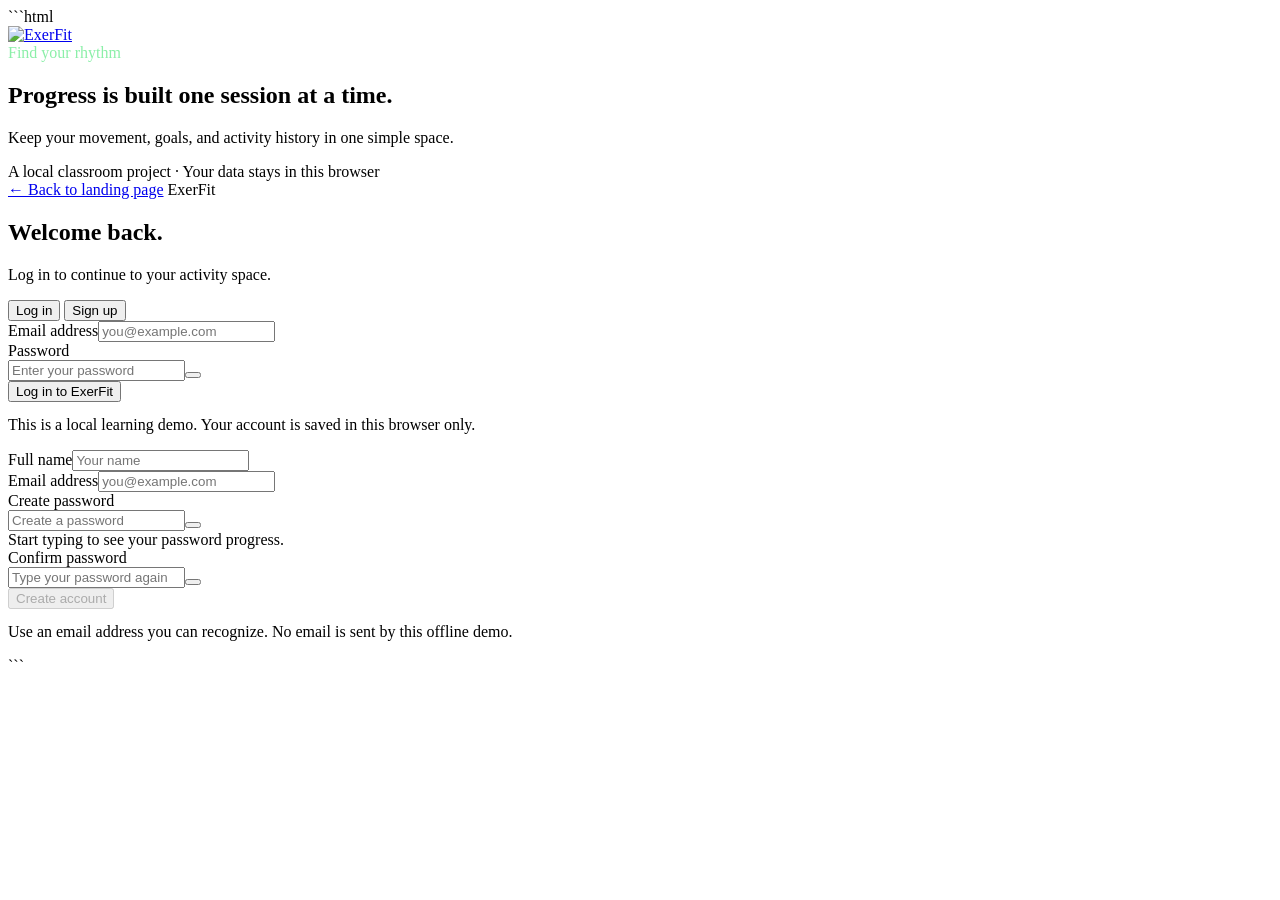
==== auth.html @ c9c03097 "ADDING AUTHENTICATION PAGE LOGIN/SIGNUP" ====
```html
<!doctype html>
<html lang="en">
<head>
  <!-- Page setup: sets the page title, mobile screen sizing, and connects the main CSS file -->
  <meta charset="utf-8">
  <meta name="viewport" content="width=device-width, initial-scale=1, viewport-fit=cover">
  <meta name="theme-color" content="#f5f8f5">
  <meta name="description" content="Log in or create a local ExerFit demo account.">
  <title>Log in or sign up — ExerFit</title>
  <link rel="stylesheet" href="css/style.css">
</head>
<body>
  <div class="auth-page">

    <!-- Left Side Banner: decorative dark panel with the logo, motivational message, and a note that data stays in the browser -->
    <aside class="auth-visual">
      <a href="index.html" aria-label="ExerFit landing page"><img class="brand-logo" src="input/logo/exerfit-logo-light.svg" alt="ExerFit"></a>
      <div>
        <span class="eyebrow" style="color:#8befa8">Find your rhythm</span>
        <h1>Progress is built one session at a time.</h1>
        <p>Keep your movement, goals, and activity history in one simple space.</p>
      </div>
      <div class="auth-visual-foot">A local classroom project · Your data stays in this browser</div>
    </aside>

    <!-- Right Side Form Area: holds the login and sign-up card -->
    <main class="auth-main">
      <div class="auth-card">

        <!-- Card Header: link to go back to the home page and a small ExerFit badge -->
        <div class="auth-top">
          <a class="auth-back" href="index.html"><span aria-hidden="true">←</span> Back to landing page</a>
          <span class="pill green">ExerFit</span>
        </div>

        <!-- Dynamic Greeting: text that changes depending on whether "Log in" or "Sign up" is selected -->
        <h2 id="auth-heading">Welcome back.</h2>
        <p class="muted" id="auth-subheading">Log in to continue to your activity space.</p>

        <!-- Mode Switcher Tabs: buttons to flip between the Log in form and the Sign up form -->
        <div class="auth-tabs" role="tablist" aria-label="Choose login or sign up">
          <button type="button" class="auth-tab active" id="login-tab" role="tab" aria-selected="true">Log in</button>
          <button type="button" class="auth-tab" id="signup-tab" role="tab" aria-selected="false">Sign up</button>
        </div>

        <!-- Log In Form: asks for email and password (with a show/hide eye button) to sign into an existing account -->
        <form class="auth-form active" id="login-form" novalidate>
          <div class="field"><label for="login-email">Email address</label><input id="login-email" name="email" type="email" autocomplete="email" placeholder="you@example.com" required></div>
          <div class="field"><label for="login-password">Password</label><div class="password-wrap"><input id="login-password" name="password" type="password" autocomplete="current-password" placeholder="Enter your password" required><button class="password-toggle" type="button" data-password-toggle="login-password" aria-label="Show password" aria-pressed="false"></button></div></div>
          <div class="auth-error" id="login-error" role="alert"></div>
          <button class="btn full" type="submit">Log in to ExerFit</button>
          <p class="small muted" style="margin-top:14px">This is a local learning demo. Your account is saved in this browser only.</p>
        </form>

        <!-- Sign Up Form: asks for name, email, and a new password with live strength rules and a confirm password check -->
        <form class="auth-form" id="signup-form" novalidate>
          <div class="field"><label for="signup-name">Full name</label><input id="signup-name" name="name" autocomplete="name" placeholder="Your name" required></div>
          <div class="field"><label for="signup-email">Email address</label><input id="signup-email" name="email" type="email" autocomplete="email" placeholder="you@example.com" required></div>
          <div class="field"><label for="signup-password">Create password</label><div class="password-wrap"><input id="signup-password" name="password" type="password" autocomplete="new-password" placeholder="Create a password" required><button class="password-toggle" type="button" data-password-toggle="signup-password" aria-label="Show password" aria-pressed="false"></button></div>
            <!-- Password Strength Bar & Checklist: shows if the password has 8+ characters, uppercase, lowercase, and a number -->
            <div class="password-meter"><div class="progress"><span id="password-progress"></span></div></div>
            <div class="password-hint" id="password-hint">Start typing to see your password progress.</div>
            <div class="password-checks" id="password-checks" hidden>
              <span class="password-check" data-rule="length">8+ characters</span><span class="password-check" data-rule="upper">Uppercase letter</span><span class="password-check" data-rule="lower">Lowercase letter</span><span class="password-check" data-rule="number">Number</span>
            </div>
            <div class="password-pop" id="password-pop" role="status"></div>
          </div>
          <div class="field"><label for="signup-confirm">Confirm password</label><div class="password-wrap"><input id="signup-confirm" name="confirm" type="password" autocomplete="new-password" placeholder="Type your password again" required><button class="password-toggle" type="button" data-password-toggle="signup-confirm" aria-label="Show password" aria-pressed="false"></button></div><div class="field-help" id="confirm-hint" aria-live="polite"></div></div>
          <div class="auth-error" id="signup-error" role="alert"></div>
          <button class="btn full" type="submit" id="create-account" disabled>Create account</button>
          <p class="small muted" style="margin-top:14px">Use an email address you can recognize. No email is sent by this offline demo.</p>
        </form>

      </div>
    </main>
  </div>

  <!-- JavaScript Files: storage.js saves accounts in the browser, and auth.js handles tab switching, password checks, and form submission -->
  <script src="js/storage.js"></script>
  <script src="js/auth.js"></script>
</body>
</html>

```
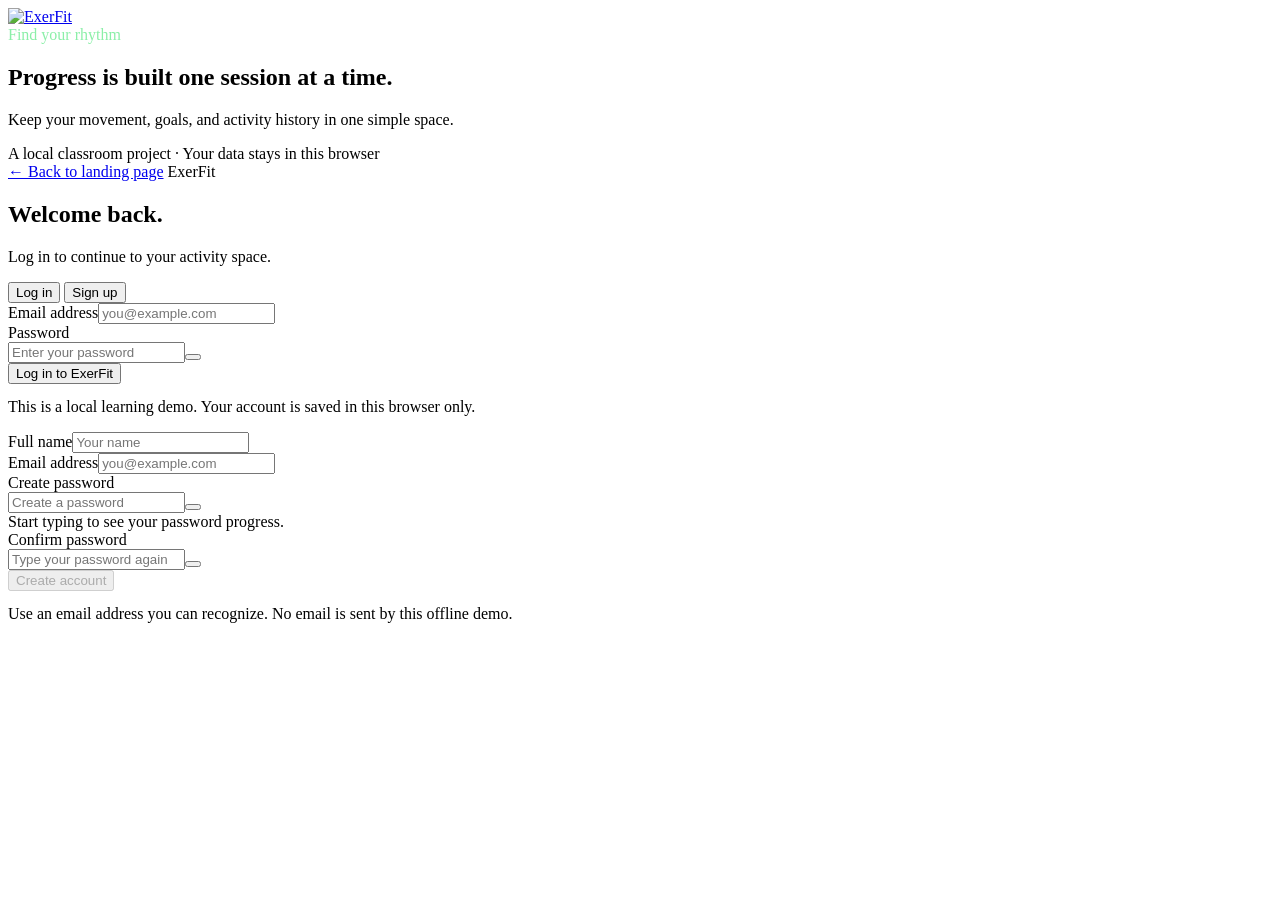
==== commit beb12408: "Main Page/Home Page" ====
--- a/auth.html
+++ b/auth.html
@@ -1,4 +1,3 @@
-```html
 <!doctype html>
 <html lang="en">
 <head>
@@ -80,6 +79,4 @@
   <script src="js/storage.js"></script>
   <script src="js/auth.js"></script>
 </body>
-</html>
-
-```+</html>
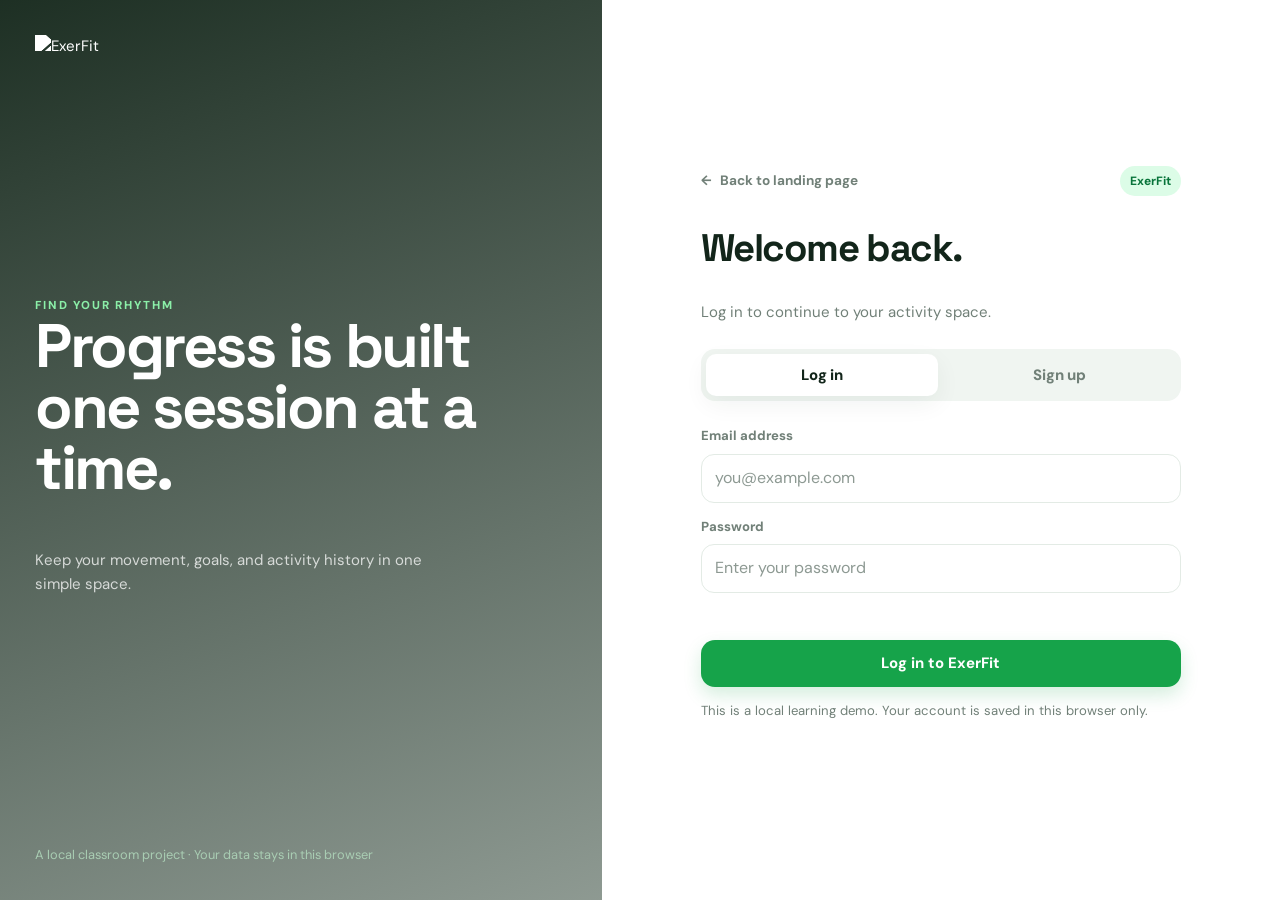
==== commit acad38df: "Linking Styles in every html" ====
--- a/auth.html
+++ b/auth.html
@@ -7,7 +7,7 @@
   <meta name="theme-color" content="#f5f8f5">
   <meta name="description" content="Log in or create a local ExerFit demo account.">
   <title>Log in or sign up — ExerFit</title>
-  <link rel="stylesheet" href="css/style.css">
+  <link rel="stylesheet" href="MystylesCSS/style.css">
 </head>
 <body>
   <div class="auth-page">
--- a/MystylesCSS/style.css
+++ b/MystylesCSS/style.css
@@ -0,0 +1,26 @@
+/* ==========================================================================
+   EXERFIT — MAIN STYLESHEET ENTRYPOINT (style.css)
+   Imports tokens, base styles, page-specific modules, and motion overrides
+   in exact cascade order.
+   ========================================================================== */
+
+@import url('https://fonts.googleapis.com/css2?family=DM+Sans:wght@400;500;600;700&family=Space+Grotesk:wght@500;600;700&display=swap');
+
+/* 1. Design Tokens & Theme Variables */
+@import url('./variable.css');
+
+/* 2. Reset, Typography, Shared UI Components & App Shell */
+@import url('./base.css');
+
+/* 3. Page-Specific Styles */
+@import url('./pages/index.css');
+@import url('./pages/auth.css');
+@import url('./pages/home.css');
+@import url('./pages/tracker.css');
+@import url('./pages/goals.css');
+@import url('./pages/history.css');
+@import url('./pages/settings.css');
+@import url('./pages/profile.css');
+
+/* 4. Animations, Interactive Motion & Reduced-Motion Overrides */
+@import url('./enhancements.css');
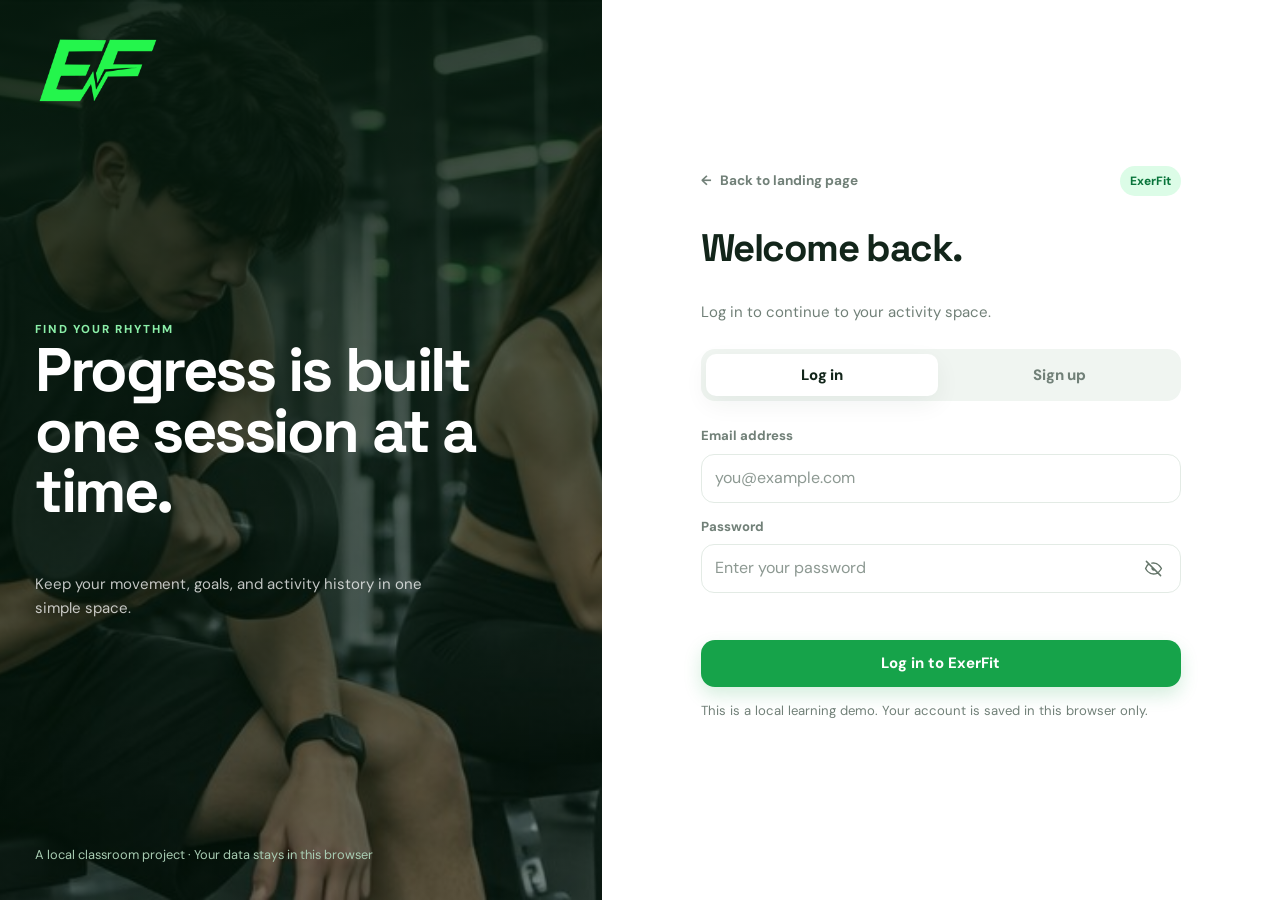
==== commit b47763d3: "adding images & connecting images" ====
--- a/auth.html
+++ b/auth.html
@@ -14,7 +14,7 @@
 
     <!-- Left Side Banner: decorative dark panel with the logo, motivational message, and a note that data stays in the browser -->
     <aside class="auth-visual">
-      <a href="index.html" aria-label="ExerFit landing page"><img class="brand-logo" src="input/logo/exerfit-logo-light.svg" alt="ExerFit"></a>
+      <a href="index.html" aria-label="ExerFit landing page"><img class="brand-logo" src="images/input/logo/exerfit-logo-dark-mode.png" alt="ExerFit"></a>
       <div>
         <span class="eyebrow" style="color:#8befa8">Find your rhythm</span>
         <h1>Progress is built one session at a time.</h1>
@@ -76,7 +76,7 @@
   </div>
 
   <!-- JavaScript Files: storage.js saves accounts in the browser, and auth.js handles tab switching, password checks, and form submission -->
-  <script src="js/storage.js"></script>
-  <script src="js/auth.js"></script>
+  <script src="JS/storage.js"></script>
+  <script src="JS/auth.js"></script>
 </body>
 </html>
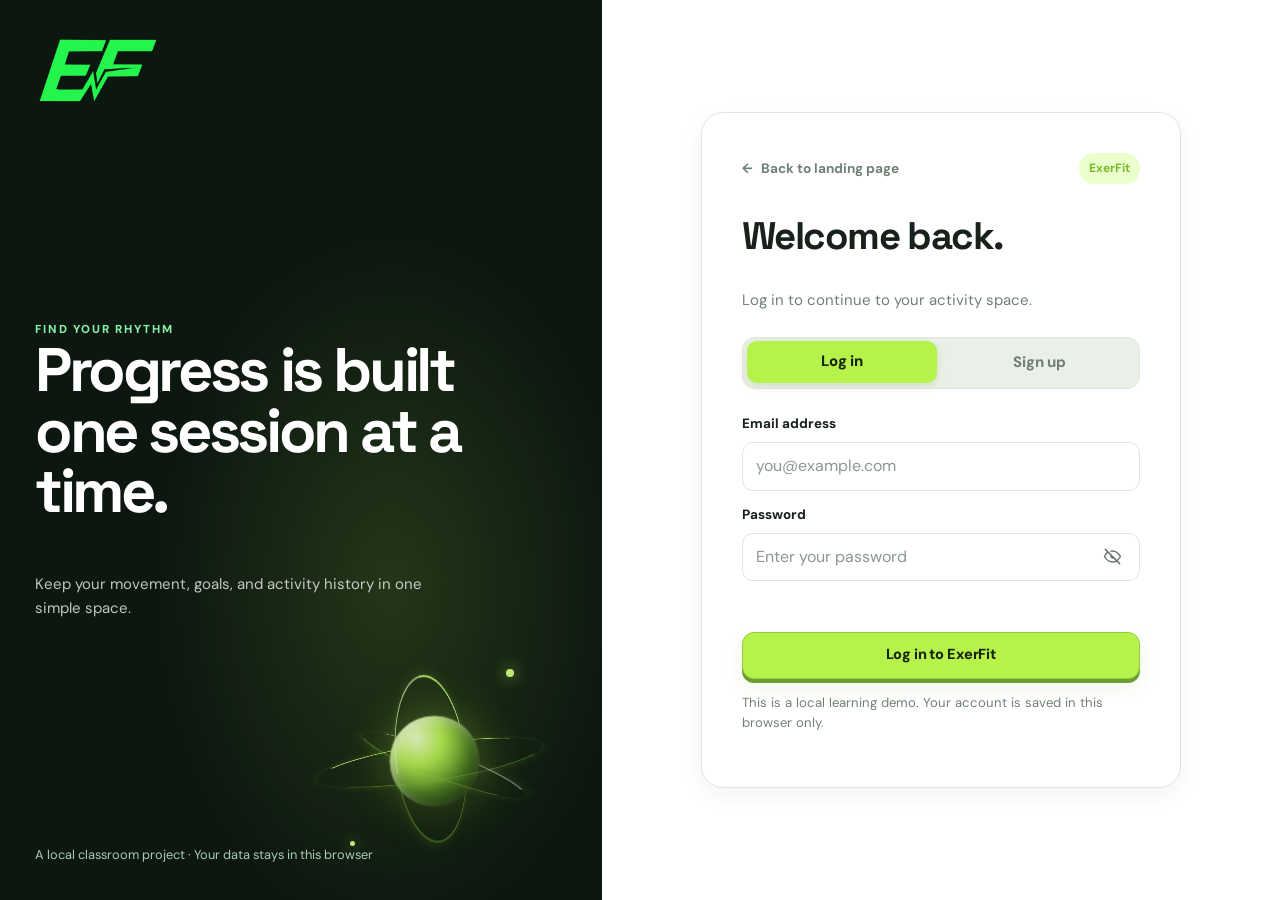
==== commit c686270c: "Fixing COde and Changing Designs" ====
--- a/auth.html
+++ b/auth.html
@@ -21,6 +21,7 @@
         <p>Keep your movement, goals, and activity history in one simple space.</p>
       </div>
       <div class="auth-visual-foot">A local classroom project · Your data stays in this browser</div>
+      <div class="auth-gear-stage" aria-hidden="true"><div class="simple-activity-3d"><span class="simple-orbit orbit-one"></span><span class="simple-orbit orbit-two"></span><span class="simple-orbit orbit-three"></span><span class="simple-core"></span><span class="simple-spark spark-one"></span><span class="simple-spark spark-two"></span></div></div>
     </aside>
 
     <!-- Right Side Form Area: holds the login and sign-up card -->
--- a/MystylesCSS/style.css
+++ b/MystylesCSS/style.css
@@ -24,3 +24,9 @@
 
 /* 4. Animations, Interactive Motion & Reduced-Motion Overrides */
 @import url('./enhancements.css');
+
+/* 5. ExerFit Motion Studio visual refresh */
+@import url('./premium-motion.css');
+
+/* 6. Clean athletic visual system */
+@import url('./cool-clean.css');
